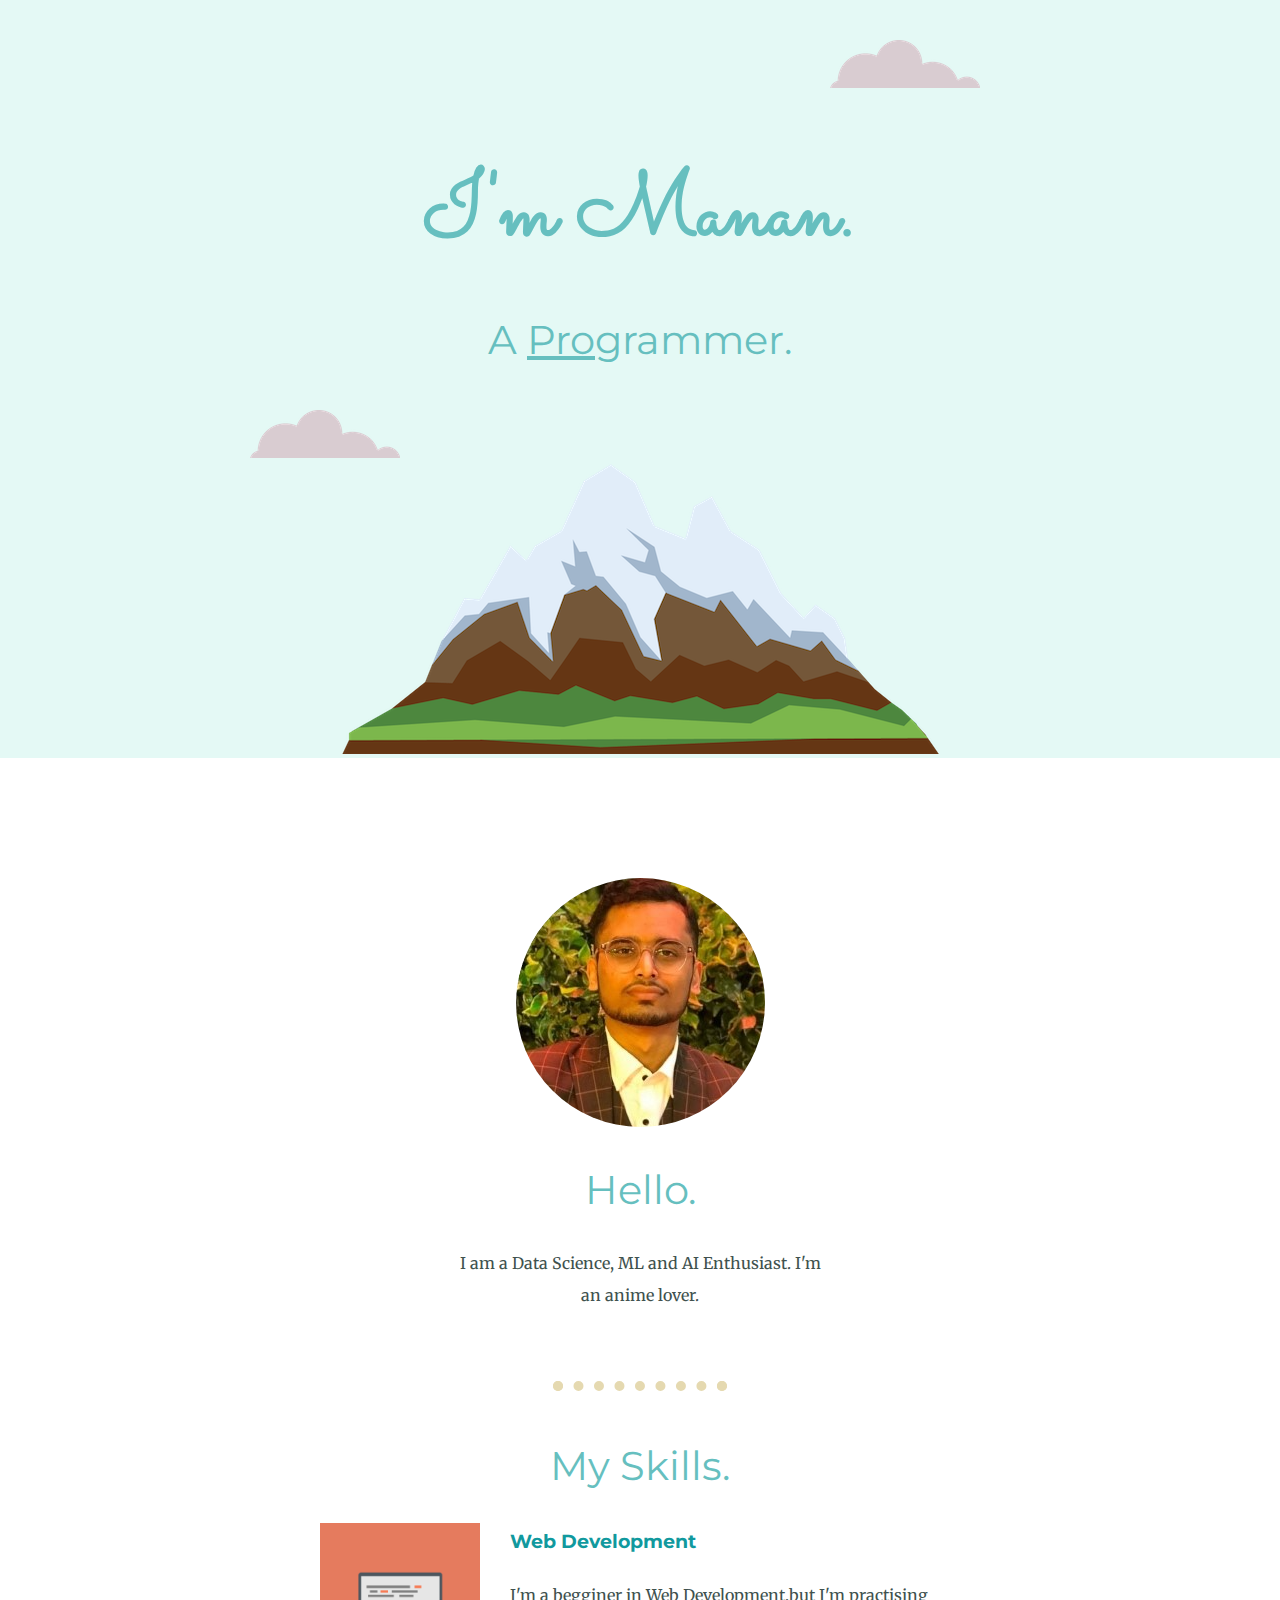
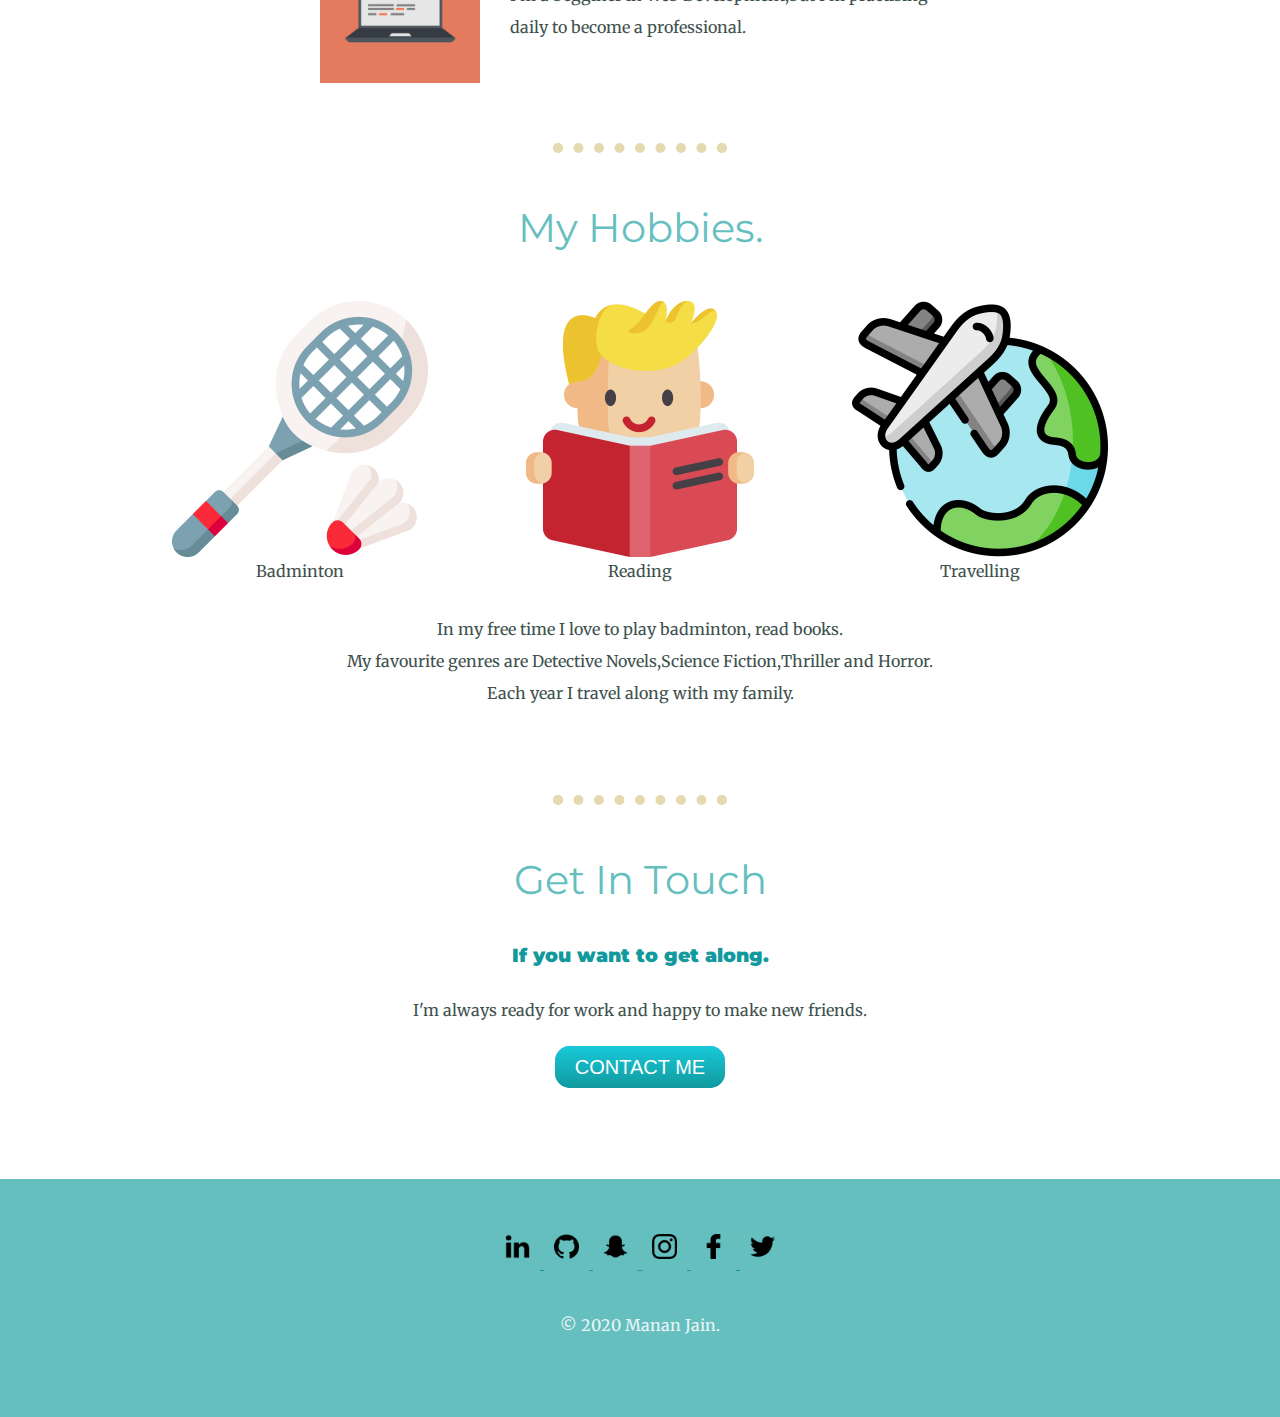
==== index.html @ b851732f "css error" ====
<!DOCTYPE html>
<html>
  <head>
    <meta charset="utf-8">
    <title>Manan Jain</title>
    <link rel="stylesheet" href="CSS/styles.css">
    <link rel="icon" href="images/favicon.ico">
    <link rel="preconnect" href="https://fonts.gstatic.com">
    <link href="https://fonts.googleapis.com/css?family=Merriweather|Montserrat|Sacramento" rel="stylesheet">
  </head>
  <body>

    <div class="top-container">
      <img class="top-cloud" src="images/cloud.png" alt="cloud-img">
      <h1>I'm Manan.</h1>
      <h2>A <span class="pro">Pro</span>grammer.</h2>
      <img class="bottom-cloud" src="images/cloud.png" alt="cloud-img">
      <img src="images/mountain.png" alt="mountain-img">
    </div>


    <div class="middle-container">
      <div class="profile">
        <br>
        <img src="images/Manan2.png" alt="Manan's Profile Picture">
        <h2>Hello.</h2>
        <p class="intro">I am a Data Science, ML and AI Enthusiast. I'm an anime lover.</p>
      </div>
      <br>
      <hr>

      <div class="skills">
        <h2>My Skills.</h2>
        <div class="skill-row">
          <img class="computer-img" src="images/computer.png" alt="computer-img">
          <h3>Web Development</h3>
          <p>I'm a begginer in Web Development,but I'm practising daily to become a professional.</p>
        </div>
      </div>
      <hr>

        <!--<div class="hobbies">
            <div class="hobby1">
              <img class="hobbies-row1" src="images/badminton.png" alt="Badminton-img">
            </div>
            <img class="hobbies-row" src="images/read.png" alt="Reading-img">
            <img class="hobbies-row" src="images/travelling.png" alt="Travel-img">
            <br>
            <h3 class="hobbies-name1">Badminton</h3>
            <h3 class="hobbies-name">Reading</h3>
            <h3 class="hobbies-name">Travelling</h3>
            <p>Lorem ipsum dolor sit amet, mauris sed consectetuer. Etiam et eu, bibendum interdum, lacus quis mauris. Curabitur wisi, quisque vel eu, rutrum nam.</p>
        </div> -->

      <div class="hobbies">
        <h2>My Hobbies.</h2>
        <figure class="hobbies-row1">
          <img class="hobby1" src="images/badminton.png" alt="Badminton-img" style="width:100%">
          <figcaption>Badminton</figcaption>
        </figure>
        <figure class="hobbies-row2">
          <img class="hobby2" src="images/read.png" alt="Reading-img" style="width:100%">
          <figcaption>Reading</figcaption>
        </figure>
        <figure class="hobbies-row3">
          <img class="hobby3" src="images/travelling.png" alt="Travel-img" style="width:100%">
          <figcaption>Travelling</figcaption>
        </figure>
        <p>In my free time I love to play badminton, read books.<br>My favourite genres are Detective Novels,Science Fiction,Thriller and Horror.<br>Each year I travel along with my family.</p>
        <br>
        <hr>
        <div class="contact-me">
          <h2>Get In Touch</h2>
          <h3> <b>If you want to get along.</b></h3>
          <p class="contact-msg">I'm always ready for work and happy to make new friends.</p>
          <br>
          <a class="btn" href="mailto:manan.jain2019@vitstudent.ac.in">CONTACT ME</a>
        </div>

      </div>
   </div>

    <!--<div class="bottom-container">
      <a class="footer-link" href="https://www.linkedin.com/">LinkedIn</a>
      <a class="footer-link" href="https://twitter.com/">Twitter</a>
      <a class="footer-link" href="https://www.appbrewery.co/">Website</a>
      <p>© 2018 Name Surname.</p>
    </div>-->
  <div class="bottom-container">
    <div class="contact-social">
      <a href="https://www.linkedin.com/in/0012manan-jain">
        <img class="social" src="images/linkedin.png" alt="linkedin-logo">
        <!--<i class="fa fa-linkedin"></i> -->
      </a>
      <a href="https://www.github.com/MananOO12">
        <img class="social" src="images/github.png" alt="github-logo">
      </a>
      <a href="https://www.snapchat.com/add/jain.manan007">
        <img class="social" src="images/snapchat.png" alt="snapchat-logo">
      </a>
      <a href="https://www.instagram.com/12manan_jain/">
        <img class="social" src="images/instagram.png" alt="instagram-logo">
      </a>
      <a href="https://www.facebook.com/manan.jain.1694">
        <img class="social" src="images/facebook.png" alt="facebook-logo">
      </a>
      <a href="https://www.twitter.com/12Mananjain">
        <img class="social" src="images/twitter.png" alt="twitter-logo">
      </a>
      <p class="copyright">© 2020 Manan Jain.</p>
    </div>

   </div>
  </body>
</html>
---- CSS/styles.css ----
/* ----------------------TAG CSS----------------------*/

a{
  color: #11999E;
}

body{
  color: #40514E;
  margin: 0;
  text-align: center;
  font-family: 'Merriweather', serif;
}

h1{
  color: #66BFBF;
  font-family: 'Sacramento', cursive;
  font-size: 90px; /* 100% / 1M(1em)==16px*/
  margin: 50px auto 0 auto;
}

h2{
  color: #66BFBF;
  font-family: 'Montserrat', sans-serif;
  font-size: 2.5rem;
  font-weight: normal;
}

h3{
  color: #11999E;
  font-family: 'Montserrat', sans-serif;
  line-height: 2;
}

hr{
  margin: 50px auto 50px auto;
  border: dotted 10px;
  border-bottom: none;
  /*border-style: none;
  border-top-style: dotted;*/
  border-color:#e5d9b0;
/*border-width: 10px;*/
  width: 12%;
}

p{
  line-height: 2;
}
  /*---------------------- CLASS CSS -------------------------*/

.pro{
    text-decoration: underline;
  }

.intro{
  width: 30%;
  margin:auto;
}
.top-container{
  background-color: #E4F9F5;
  position: relative;
  padding-top: 100px;
}

  .middle-container{
    padding: 100px 0 100px 0;
}

.bottom-container{
  background-color: #66BFBF;
  padding: 40px;
}

.skill-row{
  line-height: 2;
  margin: 30px auto 100px auto;
  text-align: left;
  width: 50%;
}

.computer-img{
  float: left;
  margin-right: 30px;
  width: 25%;
}

/* clear: left -- to clear the left description */

.top-cloud{
  position: absolute;
  right: 300px;
  top: 40px;
}

.bottom-cloud{
  position: absolute;
  left:250px;
  bottom:300px;
}

/*.hobbies-row{
  width: 20%;
  height: 20%;
  display: inline-block;
  margin-right: 85px;
  margin-left: 40px;
}

.hobbies-name{
  margin-left: 120px;
  margin-right: 185px;
  display: inline-block;
}

.hobbies-row1{
  width:20%;
}
.hobbies-name1{
  text-align: justify;
}
.hobby1{
  width:20%;
}
*/

.hobbies-row1{
  width:20%;
  display: inline-block;
}

.hobbies-row2{
  width:20%;
  display: inline-block;
}

.hobbies-row3{
  width:20%;
  display: inline-block;
}

.btn {
  background: #18c9d9;
  background-image: -webkit-linear-gradient(top, #18c9d9, #11999e);
  background-image: -moz-linear-gradient(top, #18c9d9, #11999e);
  background-image: -ms-linear-gradient(top, #18c9d9, #11999e);
  background-image: -o-linear-gradient(top, #18c9d9, #11999e);
  background-image: linear-gradient(to bottom, #18c9d9, #11999e);
  -webkit-border-radius: 15;
  -moz-border-radius: 15;
  border-radius: 15px;
  font-family: Arial;
  color: #ffffff;
  font-size: 20px;
  padding: 10px 20px 10px 20px;
  text-decoration: none;
}

.btn:hover {
  background: #30e3cb;
  background-image: -webkit-linear-gradient(top, #30e3cb, #2bc4ad);
  background-image: -moz-linear-gradient(top, #30e3cb, #2bc4ad);
  background-image: -ms-linear-gradient(top, #30e3cb, #2bc4ad);
  background-image: -o-linear-gradient(top, #30e3cb, #2bc4ad);
  background-image: linear-gradient(to bottom, #30e3cb, #2bc4ad);
  text-decoration: none;
}
/*
.btn {
  background: #11999E;
  background-image: -webkit-linear-gradient(top, #14bacc, #2980b9);
  background-image: -moz-linear-gradient(top, #14bacc, #2980b9);
  background-image: -ms-linear-gradient(top, #14bacc, #2980b9);
  background-image: -o-linear-gradient(top, #14bacc, #2980b9);
  background-image: linear-gradient(to bottom, #14bacc, #2980b9);
  -webkit-border-radius: 28;
  -moz-border-radius: 28;
  border-radius: 28px;
  font-family: 'Montserrat', sans-serif;
  color: #ffffff;
  font-size: 20px;
  padding: 10px 20px 10px 20px;
  text-decoration: none;
}

.btn:hover {
  background: #3cdffc;
  background-image: -webkit-linear-gradient(top, #3cdffc, #287cb5);
  background-image: -moz-linear-gradient(top, #3cdffc, #287cb5);
  background-image: -ms-linear-gradient(top, #3cdffc, #287cb5);
  background-image: -o-linear-gradient(top, #3cdffc, #287cb5);
  background-image: linear-gradient(to bottom, #3cdffc, #287cb5);
  text-decoration: none;
}
*/

.social{
  width: 25px;
  padding: 15px 10px 10px 10px;
  /*box-shadow: 10px 10px 10px  #ccc;*/
}
.social:hover{
  box-shadow: 0 0.5em 0.5em -0.4em var(--hover);
  transform: translateY(-0.25em);
}

.contact-social{
  justify-content: center;
  align-items: center;
}

.contact-msg{
  width: 40%;
  margin: 10px auto;
}

.copyright{
 color: #EAF6F6;
 padding: 20px 0px;
}
/*
.contact i {
  padding: 10px;
  text-shadow: 0px 6px 8px rgba(0, 0, 0, 0.6);
  transition: all ease-in-out 250ms;
}

.contact i:hover {
  margin-top: -3px;
  text-shadow: 0px 14px 10px rgba(0, 0, 0, 0.4);
}*/
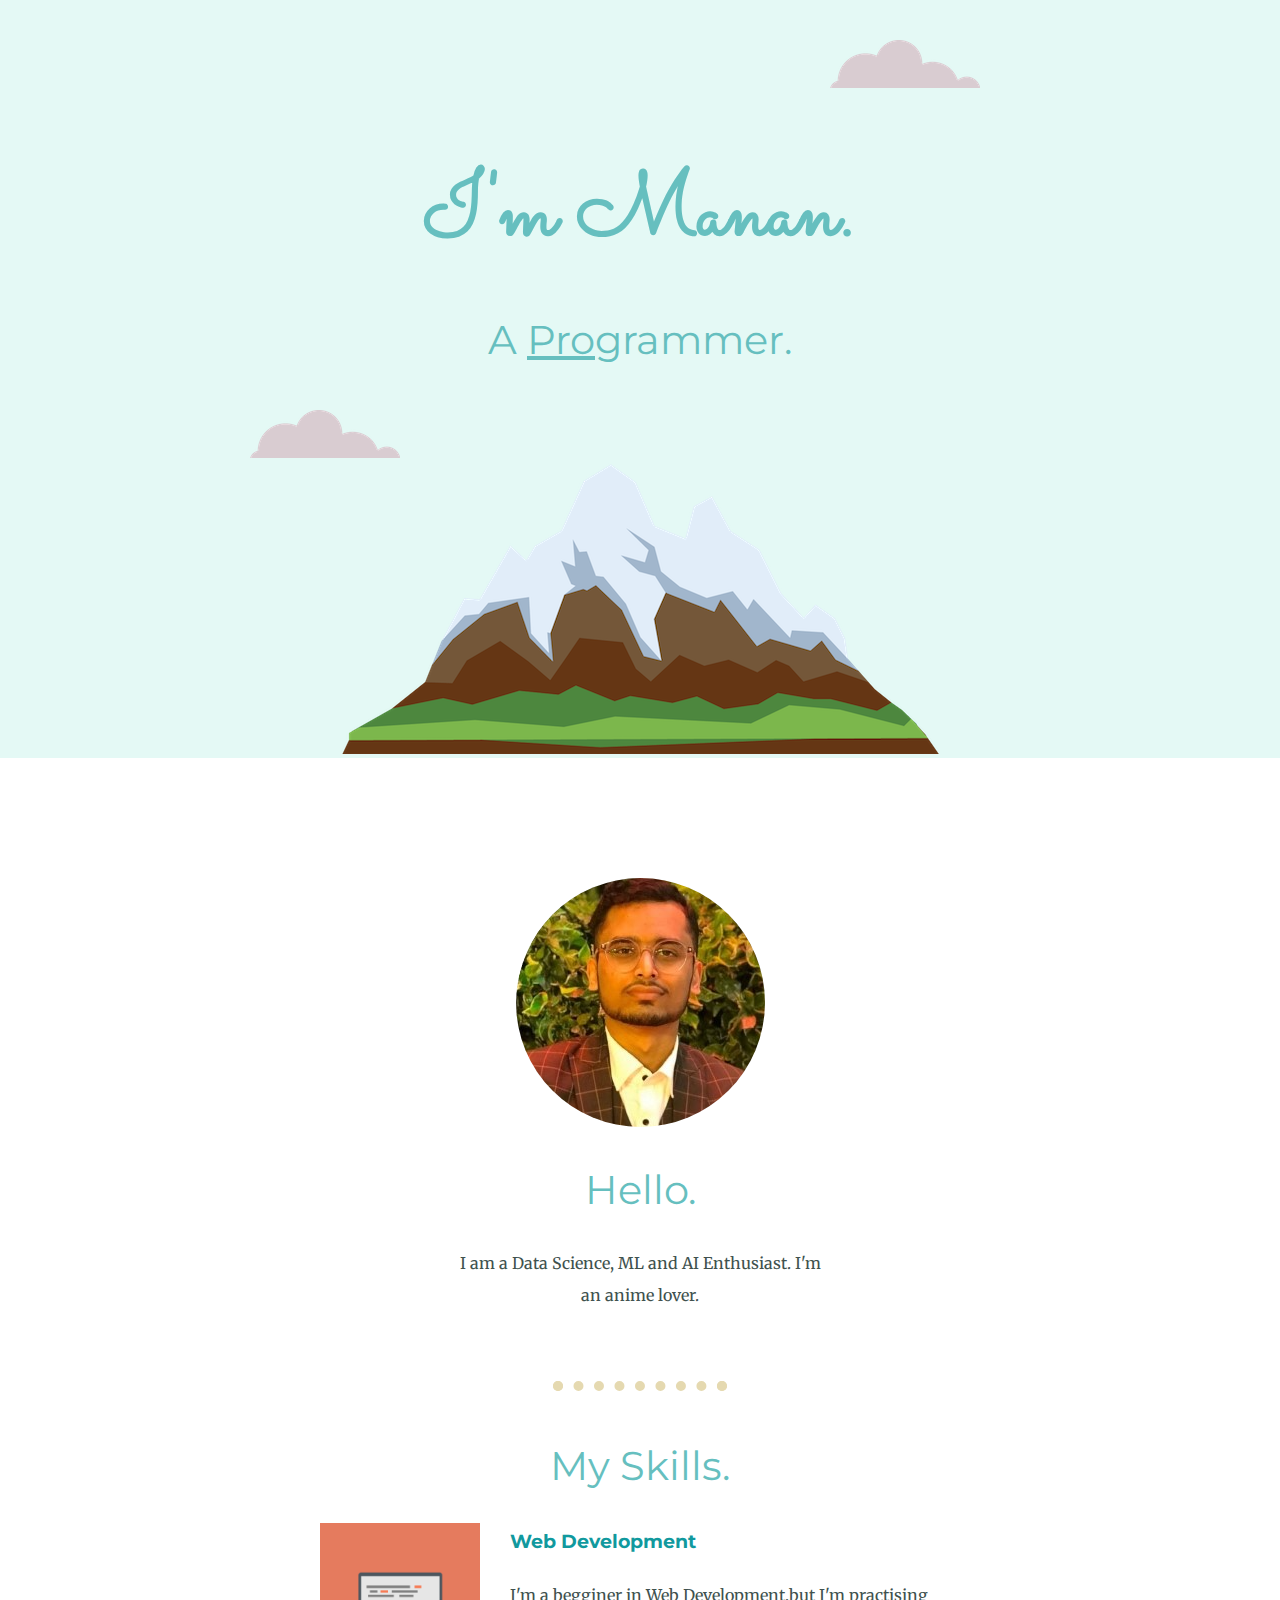
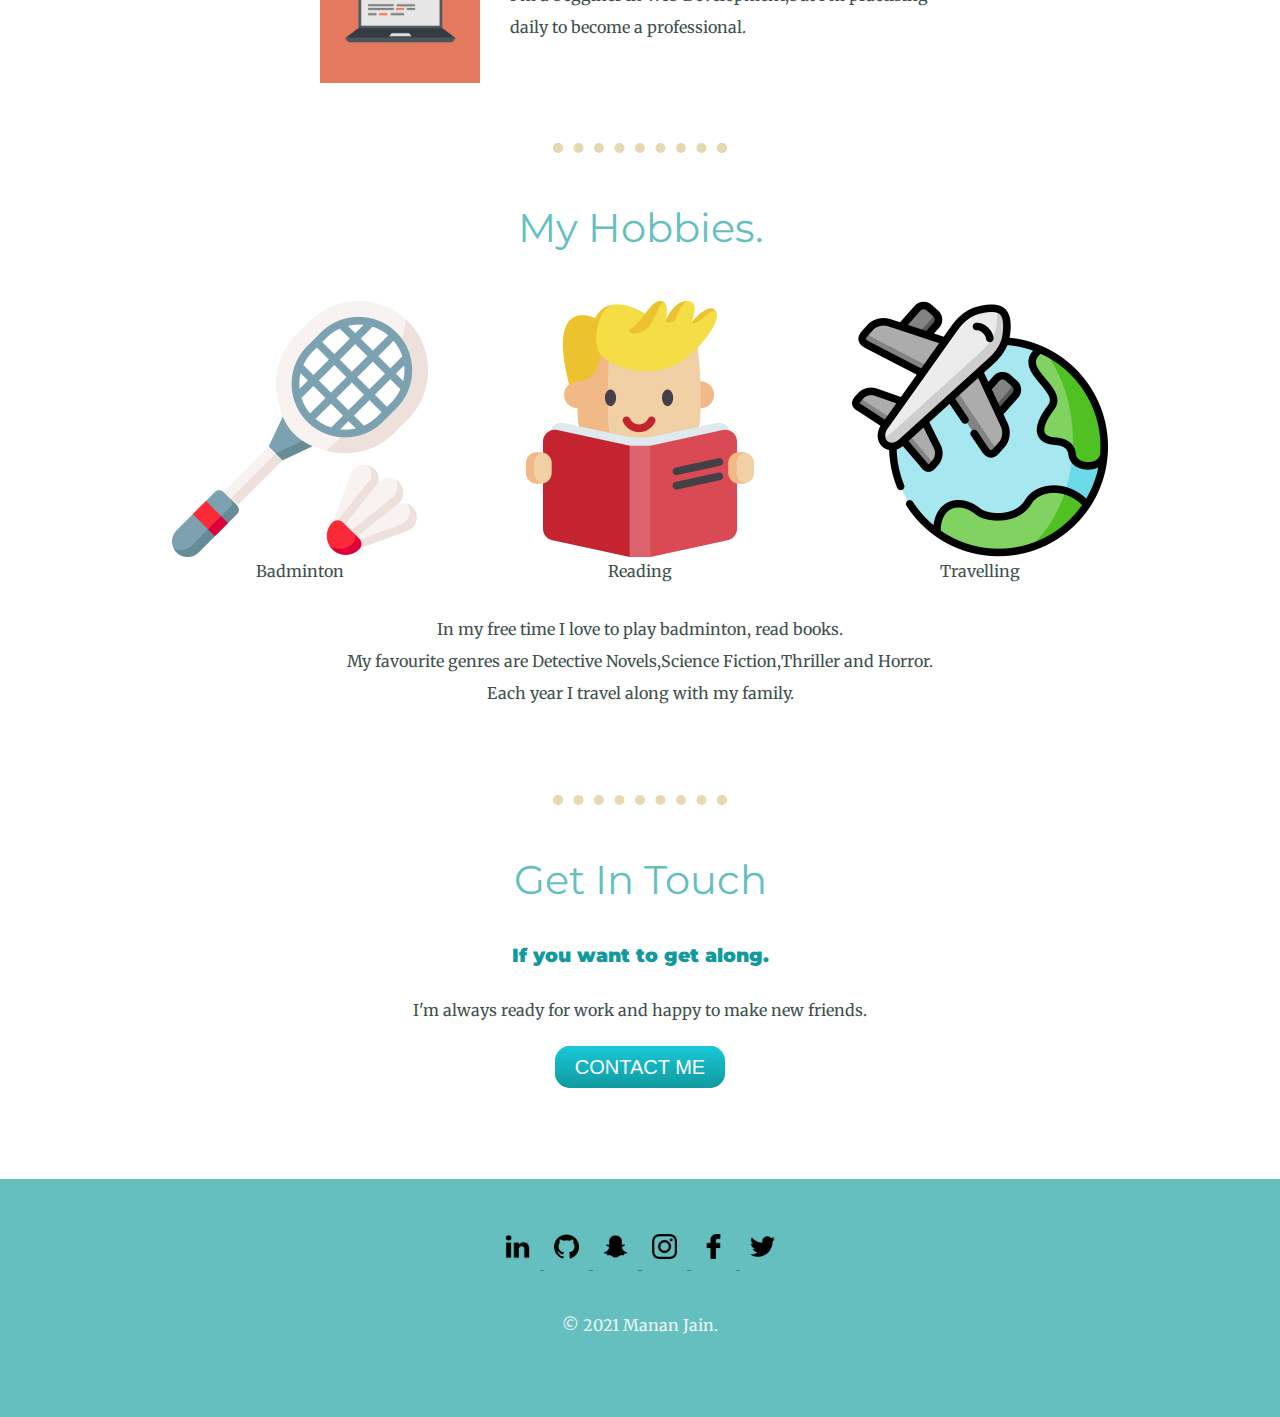
==== commit 07dc33eb: "css error" ====
--- a/index.html
+++ b/index.html
@@ -107,7 +107,7 @@
       <a href="https://www.twitter.com/12Mananjain">
         <img class="social" src="images/twitter.png" alt="twitter-logo">
       </a>
-      <p class="copyright">© 2020 Manan Jain.</p>
+      <p class="copyright">© 2021 Manan Jain.</p>
     </div>
 
    </div>
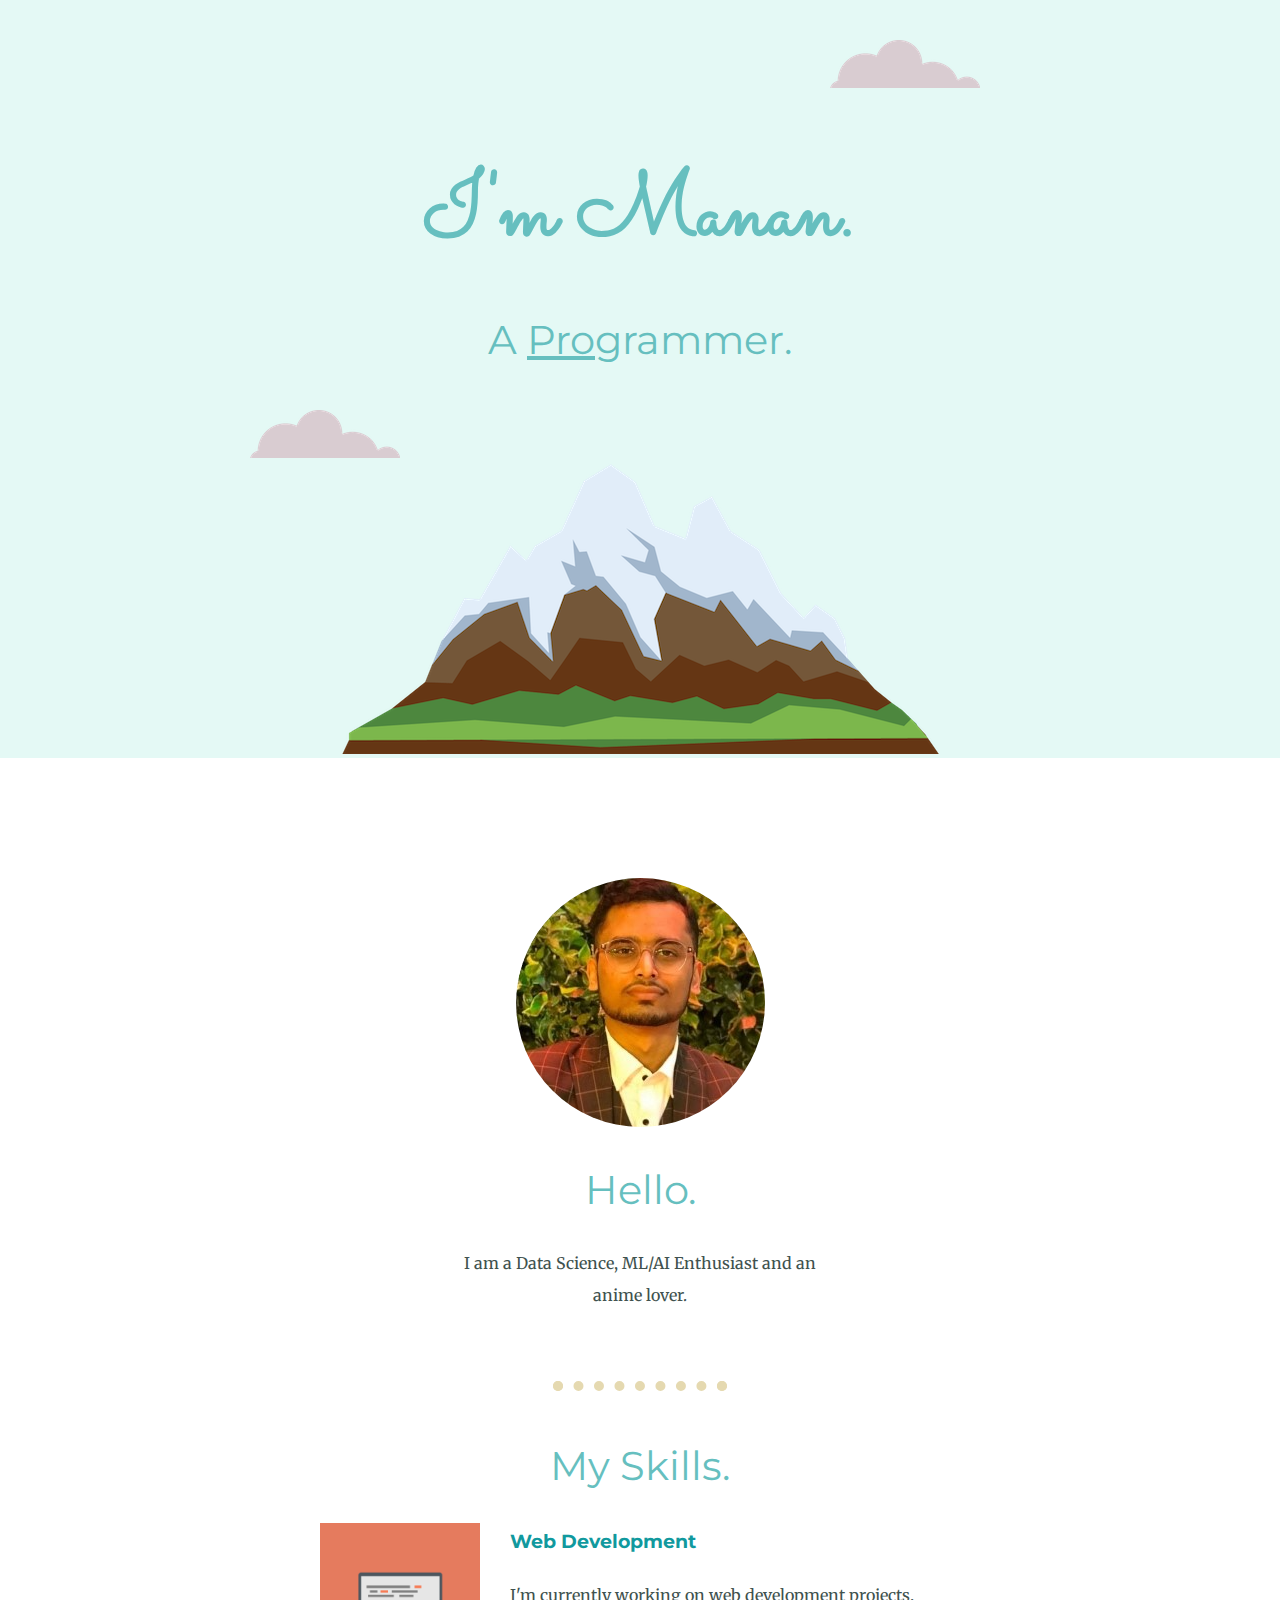
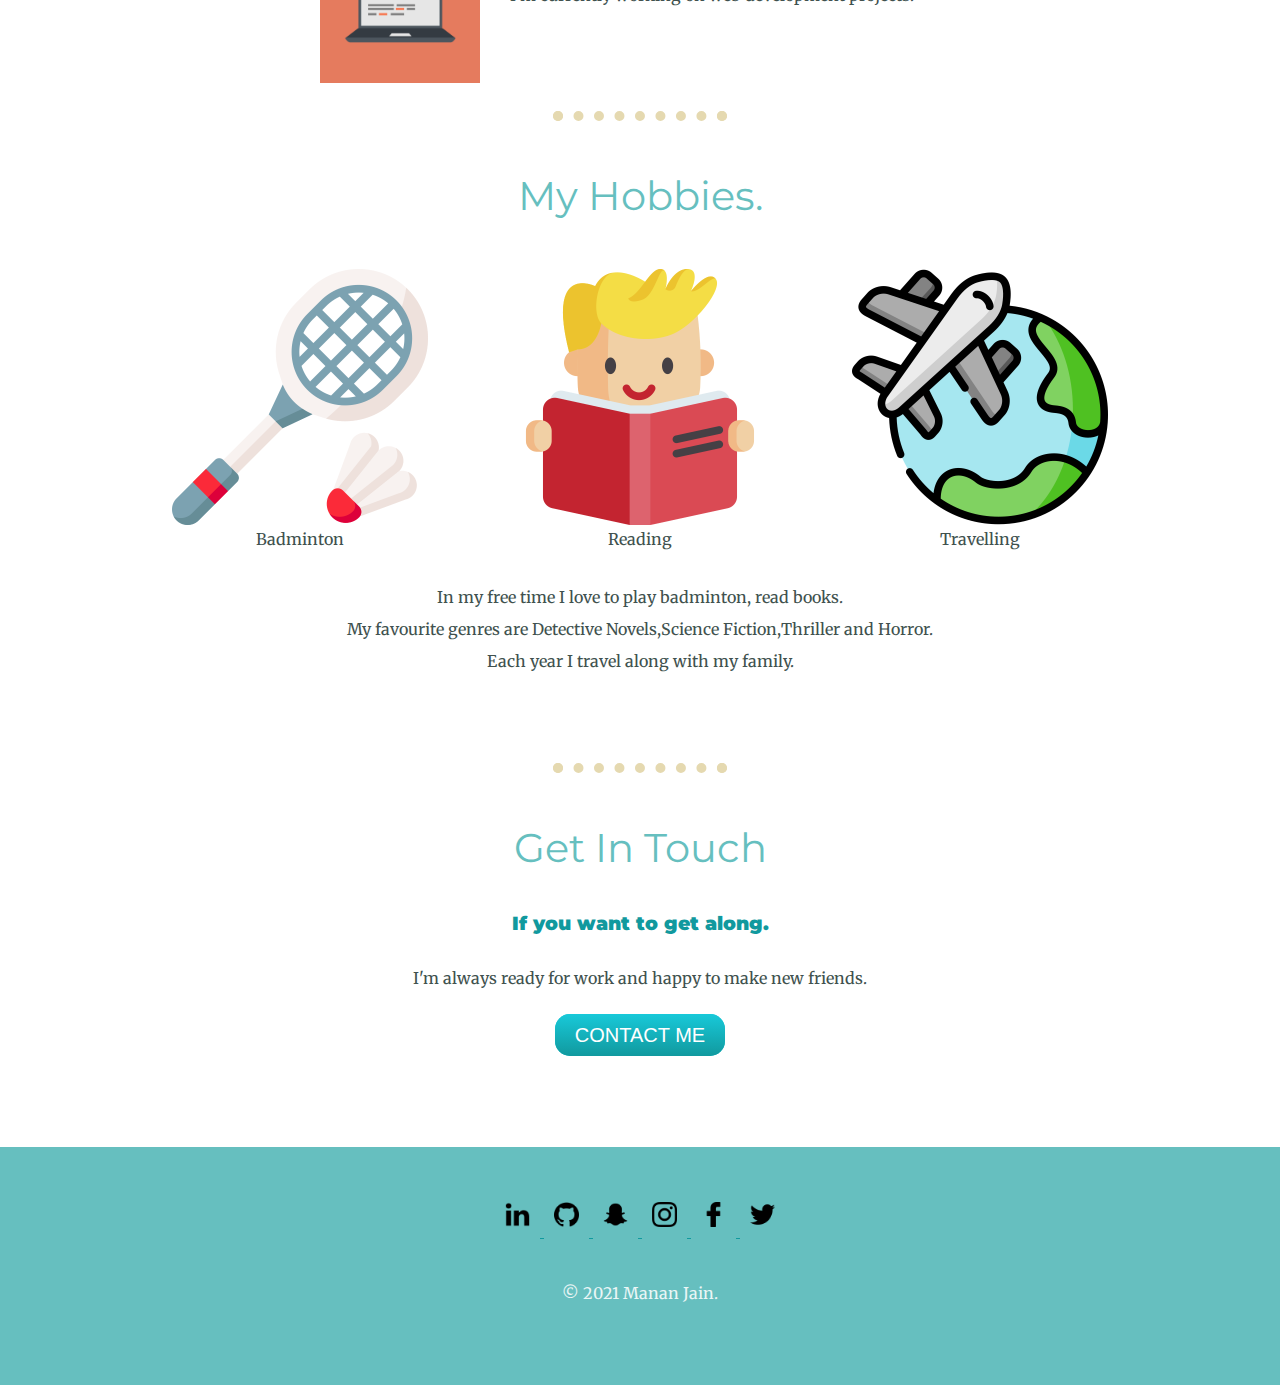
==== commit fbbca364: "skill update" ====
--- a/index.html
+++ b/index.html
@@ -24,7 +24,7 @@
         <br>
         <img src="images/Manan2.png" alt="Manan's Profile Picture">
         <h2>Hello.</h2>
-        <p class="intro">I am a Data Science, ML and AI Enthusiast. I'm an anime lover.</p>
+        <p class="intro">I am a Data Science, ML/AI Enthusiast and an anime lover.</p>
       </div>
       <br>
       <hr>
@@ -34,7 +34,7 @@
         <div class="skill-row">
           <img class="computer-img" src="images/computer.png" alt="computer-img">
           <h3>Web Development</h3>
-          <p>I'm a begginer in Web Development,but I'm practising daily to become a professional.</p>
+          <p>I'm currently working on web development projects.</p>
         </div>
       </div>
       <hr>
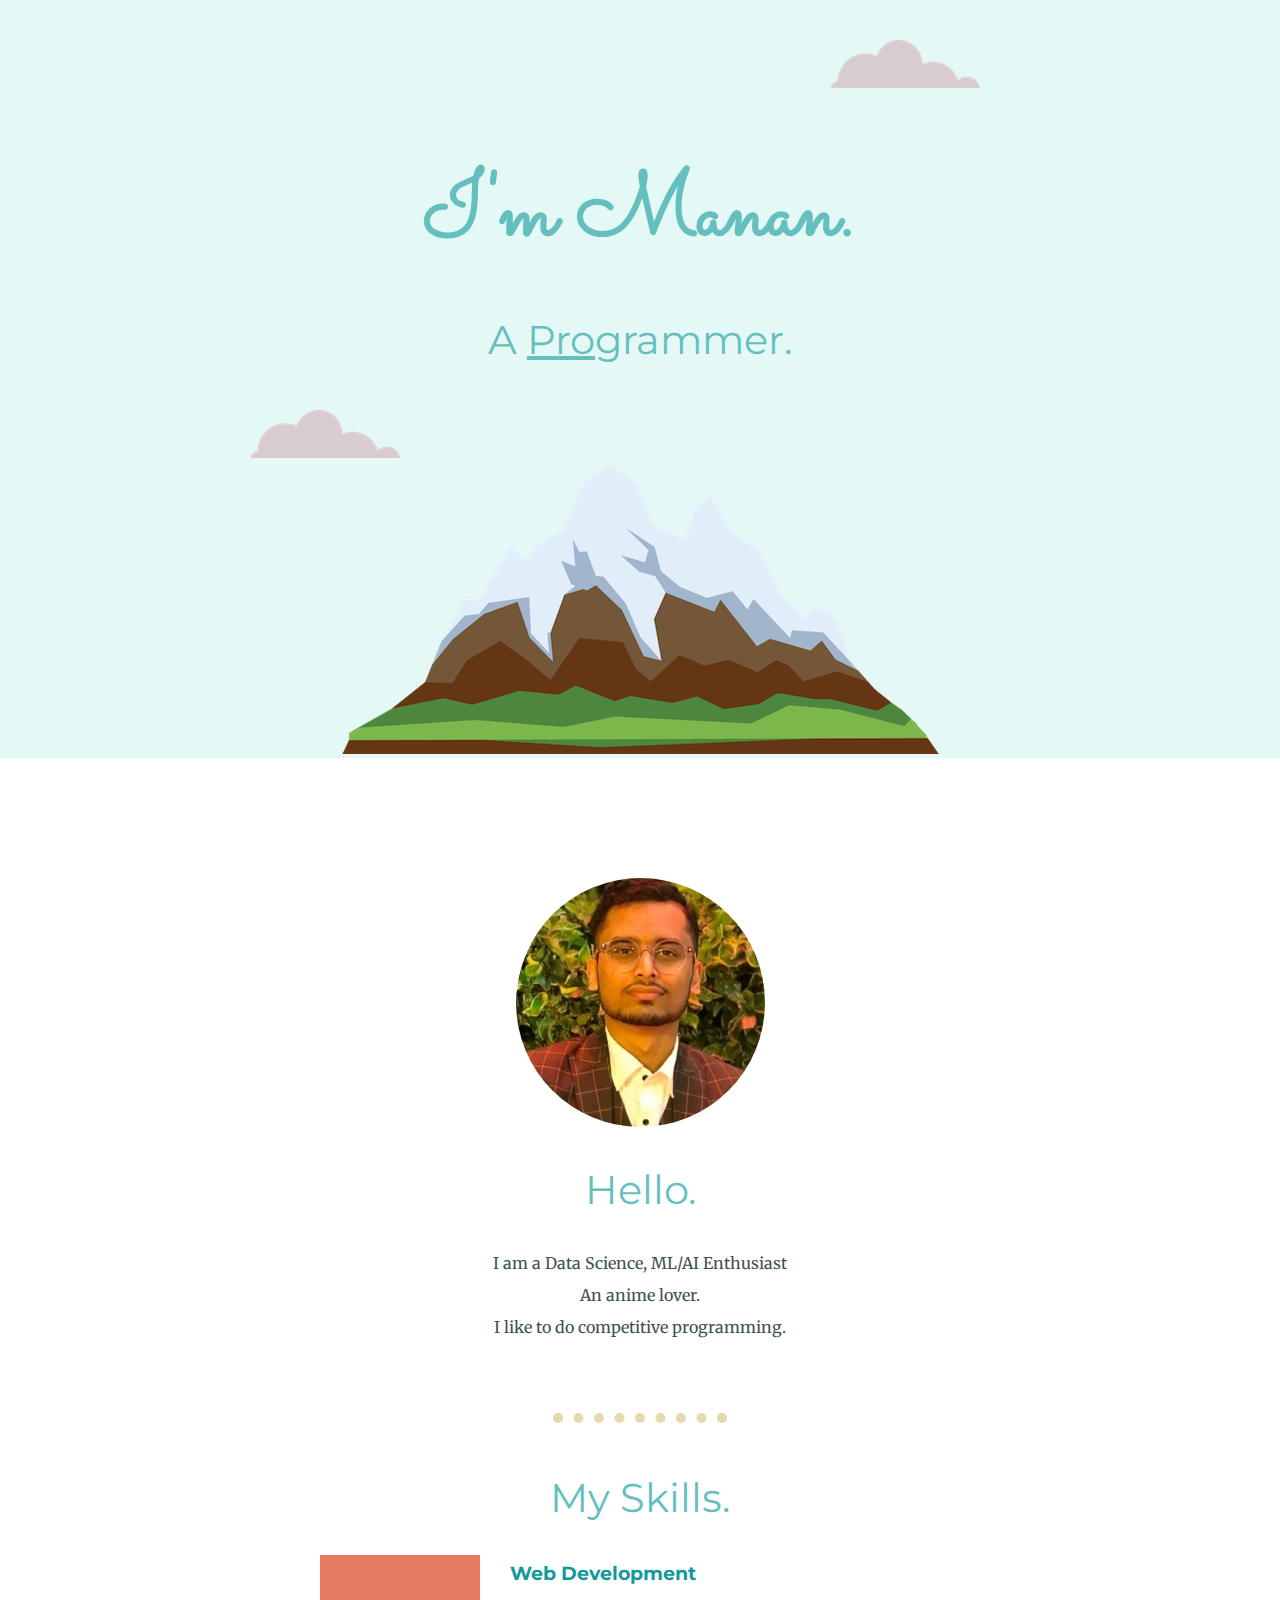
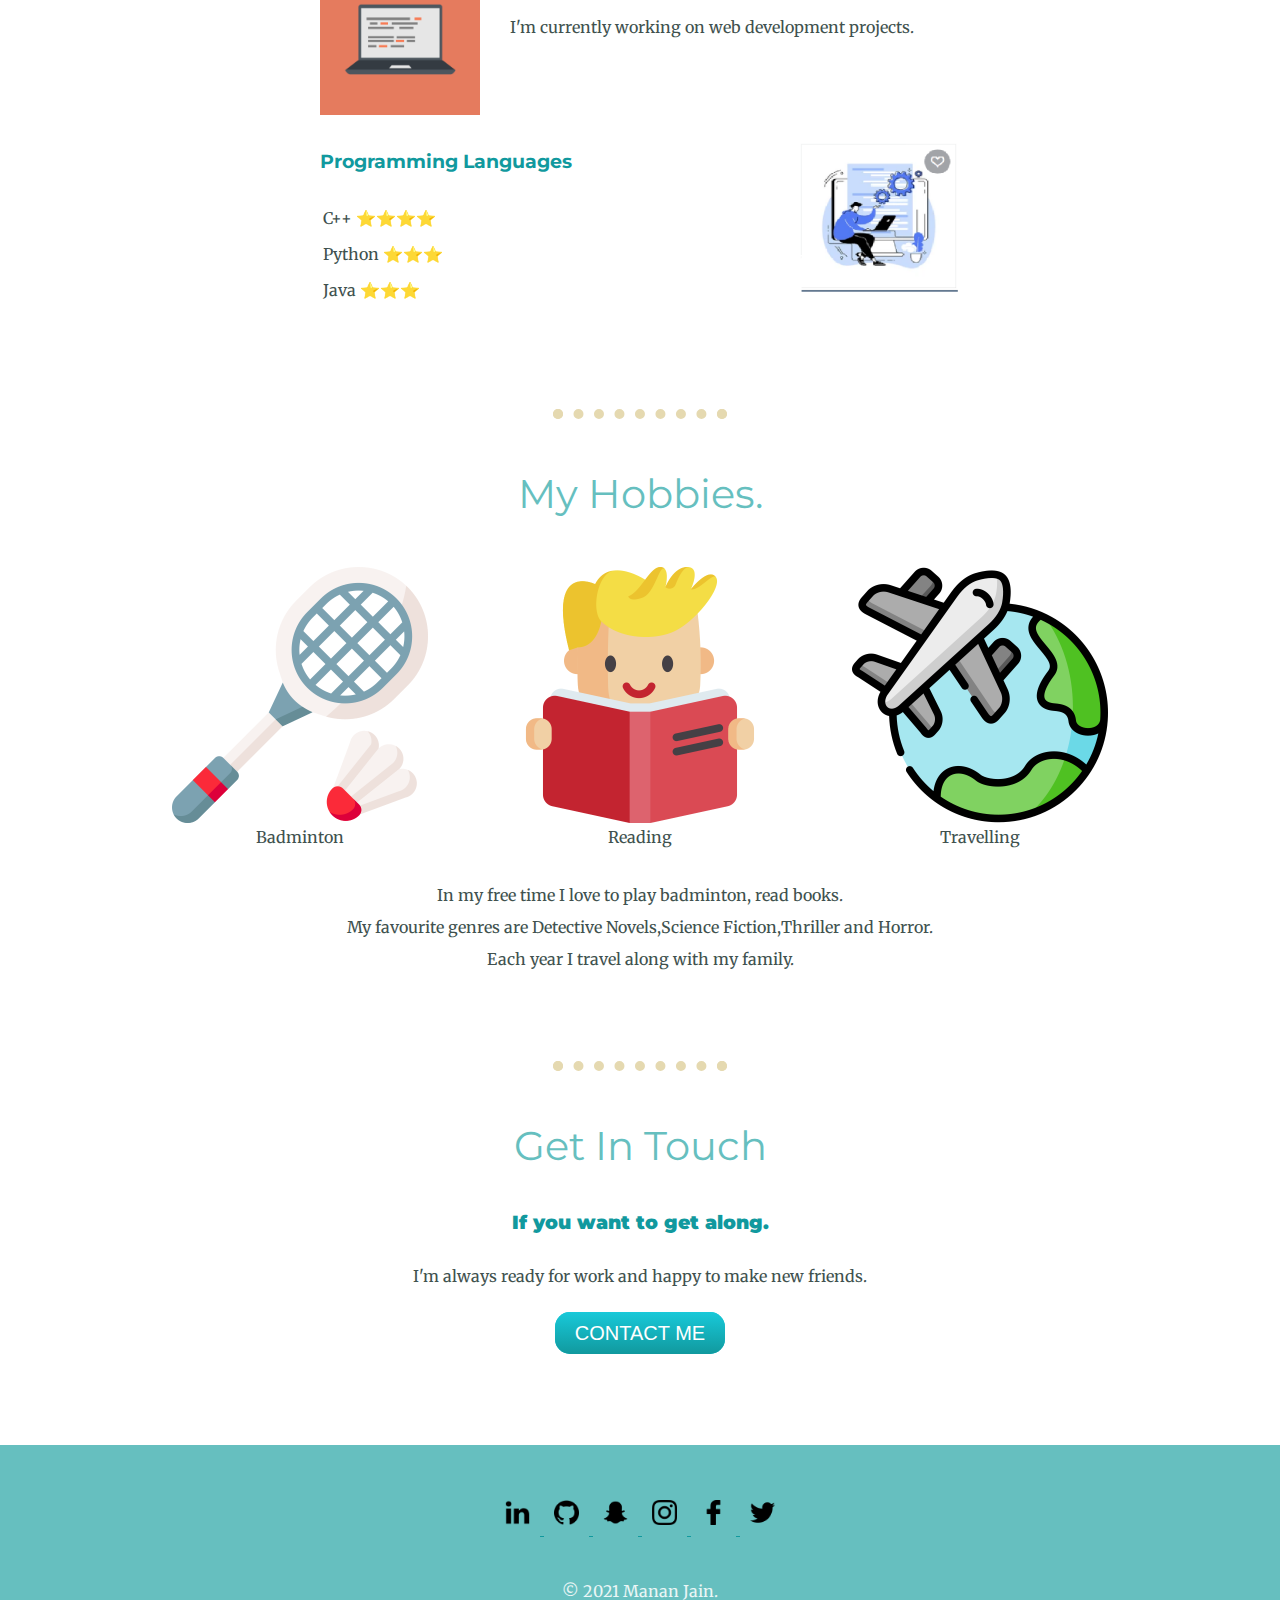
==== commit fda9d481: "added languages skill set" ====
--- a/index.html
+++ b/index.html
@@ -24,7 +24,8 @@
         <br>
         <img src="images/Manan2.png" alt="Manan's Profile Picture">
         <h2>Hello.</h2>
-        <p class="intro">I am a Data Science, ML/AI Enthusiast and an anime lover.</p>
+        <p class="intro">I am a Data Science, ML/AI Enthusiast <br> An anime lover.</p>
+        <p class="intro">I like to do competitive programming.</p>
       </div>
       <br>
       <hr>
@@ -35,6 +36,27 @@
           <img class="computer-img" src="images/computer.png" alt="computer-img">
           <h3>Web Development</h3>
           <p>I'm currently working on web development projects.</p>
+        </div>
+      </div>
+
+
+      <div class="skills">
+        <div class="skill-row">
+          <img class="languages-img" src="images/languages.png" alt="languages-img">
+          <h3>Programming Languages</h3>
+          <table>
+            <tbody>
+              <tr>
+                <td>C++ ⭐⭐⭐⭐</td>
+              </tr>
+              <tr>
+                <td>Python ⭐⭐⭐</td>
+              </tr>
+              <tr>
+                <td>Java ⭐⭐⭐</td>
+              </tr>
+            </tbody>
+          </table>
         </div>
       </div>
       <hr>
--- a/CSS/styles.css
+++ b/CSS/styles.css
@@ -83,6 +83,11 @@
   width: 25%;
 }
 
+.languages-img{
+  float: right;
+  margin-left: 30px;
+  width: 25%;
+}
 /* clear: left -- to clear the left description */
 
 .top-cloud{
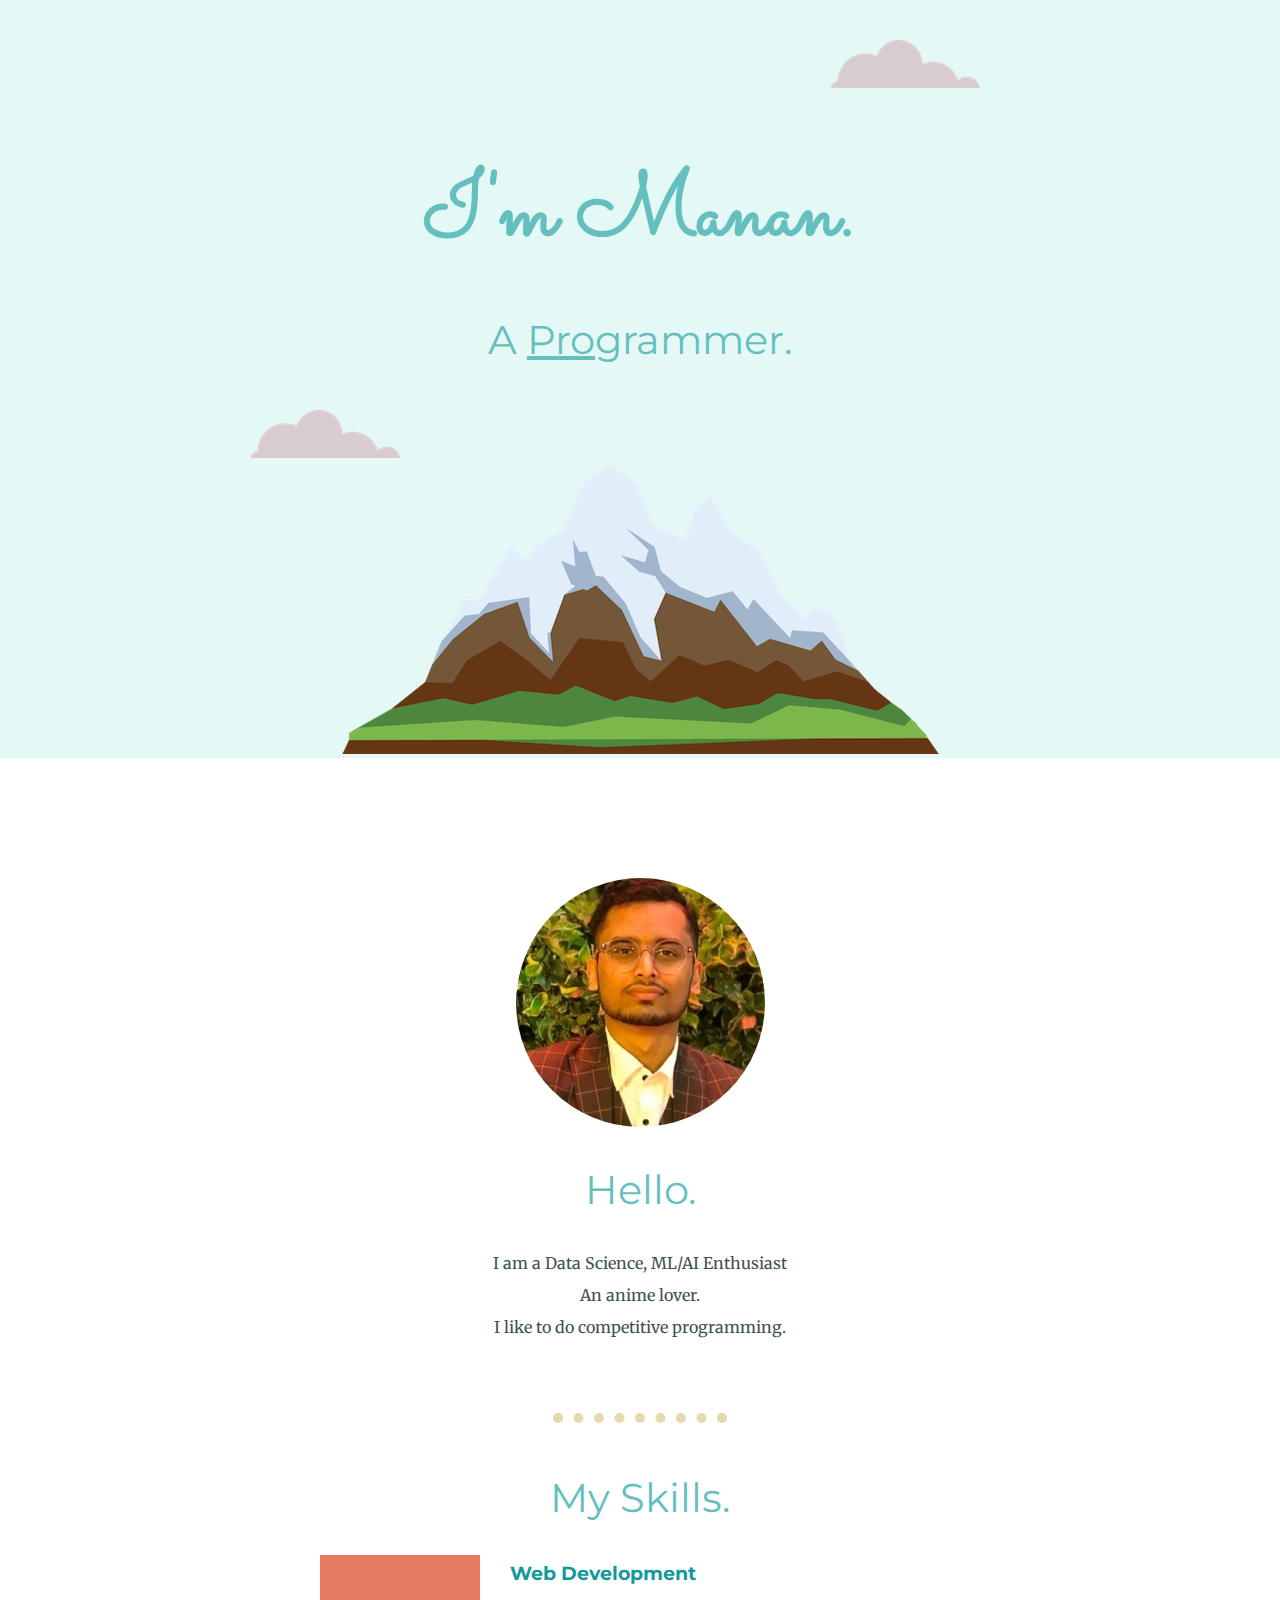
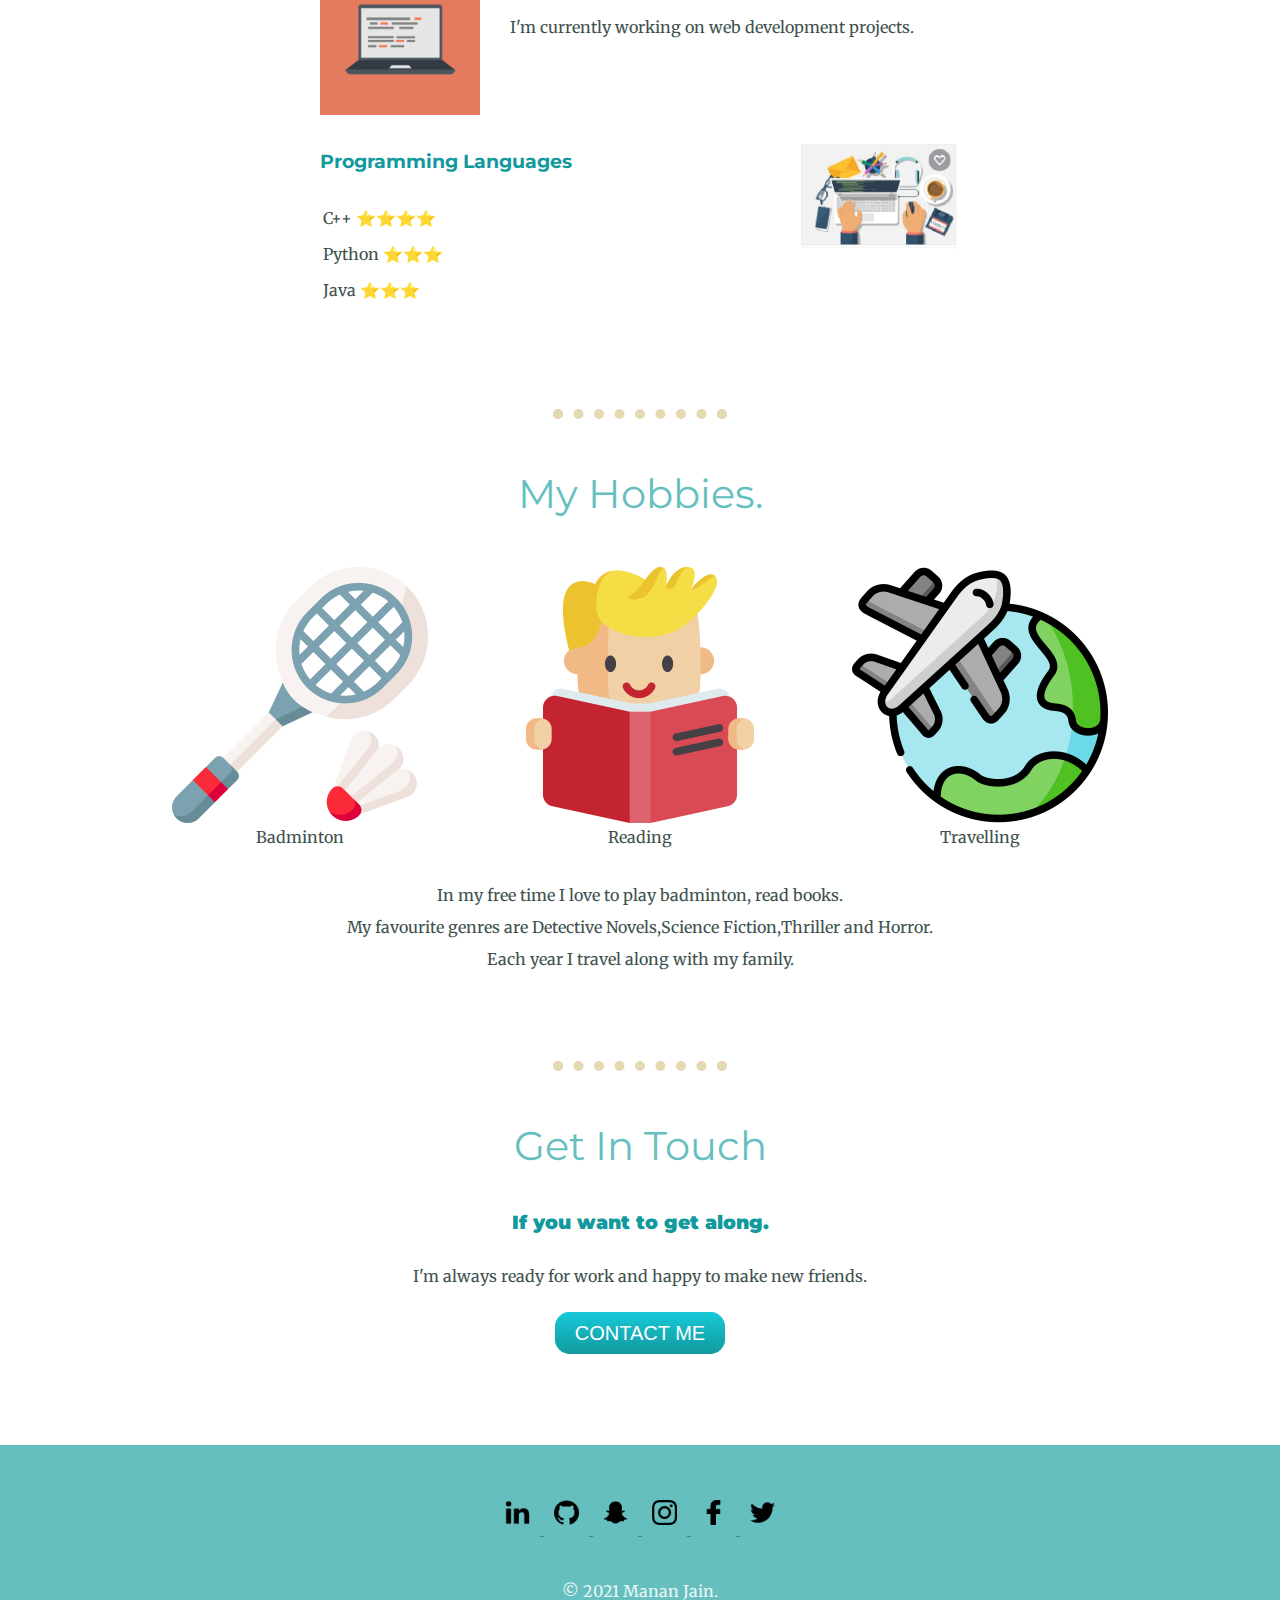
==== commit b30e1cfe: "images added" ====
--- a/index.html
+++ b/index.html
@@ -37,12 +37,9 @@
           <h3>Web Development</h3>
           <p>I'm currently working on web development projects.</p>
         </div>
-      </div>
 
-
-      <div class="skills">
         <div class="skill-row">
-          <img class="languages-img" src="images/languages.png" alt="languages-img">
+          <img class="languages-img" src="images/planguages.png" alt="languages-img">
           <h3>Programming Languages</h3>
           <table>
             <tbody>
--- a/CSS/styles.css
+++ b/CSS/styles.css
@@ -88,6 +88,7 @@
   margin-left: 30px;
   width: 25%;
 }
+
 /* clear: left -- to clear the left description */
 
 .top-cloud{
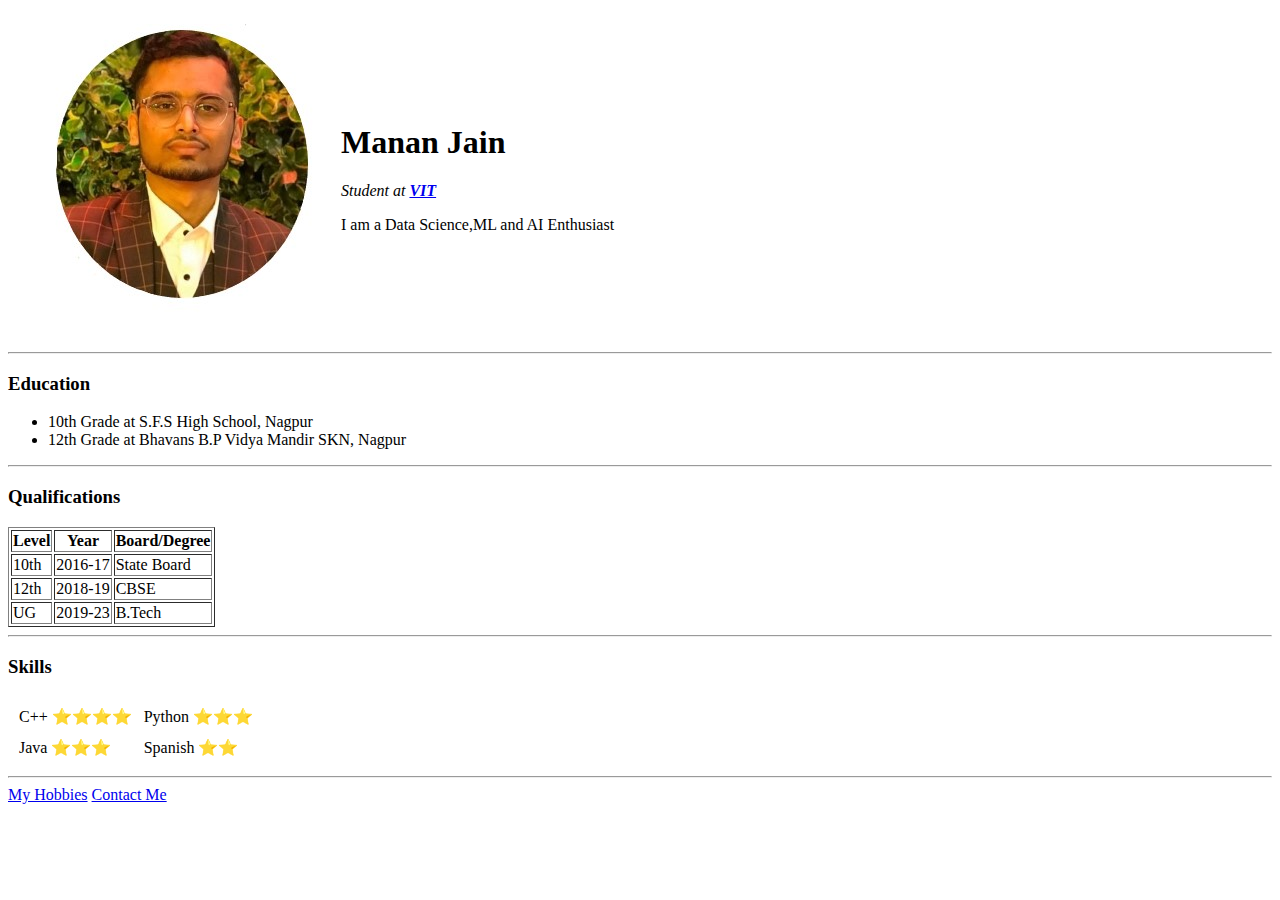
==== commit d1ece223: "sampleCV" ====
--- a/index.html
+++ b/index.html
@@ -1,134 +1,75 @@
 <!DOCTYPE html>
 <html>
-  <head>
-    <meta charset="utf-8">
-    <title>Manan Jain</title>
-    <link rel="stylesheet" href="CSS/styles.css">
-    <link rel="icon" href="images/favicon.ico">
-    <link rel="preconnect" href="https://fonts.gstatic.com">
-    <link href="https://fonts.googleapis.com/css?family=Merriweather|Montserrat|Sacramento" rel="stylesheet">
-  </head>
-  <body>
 
-    <div class="top-container">
-      <img class="top-cloud" src="images/cloud.png" alt="cloud-img">
-      <h1>I'm Manan.</h1>
-      <h2>A <span class="pro">Pro</span>grammer.</h2>
-      <img class="bottom-cloud" src="images/cloud.png" alt="cloud-img">
-      <img src="images/mountain.png" alt="mountain-img">
-    </div>
+<head>
+  <meta charset="utf-8">
+  <title>Manan's Personal Site</title>
+</head>
 
+<body>
+  <table cellspacing="15">
+    <tr>
+      <td><img src="Manan1.jpg" alt="Manan's Profile Picture"></td>
+      <td><h1>Manan Jain</h1>
+      <p>
+        <em>Student at
+          <strong> <a href="www.vit.ac.in">VIT</a></strong>
+        </em>
+      </p>
+      <p> I am a Data Science,ML and AI Enthusiast</p></td>
+    </tr>
+  </table>
+  <hr>
+  <h3> Education </h3>
+  <ul>
+    <li>10th Grade at S.F.S High School, Nagpur</li>
+    <li>12th Grade at Bhavans B.P Vidya Mandir SKN, Nagpur</li>
+  </ul>
+  <hr>
+  <h3>Qualifications</h3>
+  <table border="1">
+    <thead>
+      <tr>
+        <th>Level</th>
+        <th>Year</th>
+        <th>Board/Degree</th>
+      </tr>
+    </thead>
+    <tbody>
+      <tr>
+        <td>10th</td>
+        <td>2016-17</td>
+        <td>State Board</td>
+      </tr>
+      <tr>
+        <td>12th</td>
+        <td>2018-19</td>
+        <td>CBSE</td>
+      </tr>
+      <tr>
+        <td>UG</td>
+        <td>2019-23</td>
+        <td>B.Tech</td>
+      </tr>
+    </tbody>
+  </table>
+  <hr>
+  <h3>Skills</h3>
+  <table cellspacing=10>
+    <tbody>
+      <tr>
+        <td>C++ ⭐⭐⭐⭐</td>
+        <td>Python ⭐⭐⭐</td>
+      </tr>
+      <tr>
+        <td>Java ⭐⭐⭐</td>
+        <td>Spanish ⭐⭐</td>
+      </tr>
+    </tbody>
+  </table>
+  <hr>
+  <a href="hobbies.html"> My Hobbies</a>
+  <a href="contact.html"> Contact Me </a>
+</body>
 
-    <div class="middle-container">
-      <div class="profile">
-        <br>
-        <img src="images/Manan2.png" alt="Manan's Profile Picture">
-        <h2>Hello.</h2>
-        <p class="intro">I am a Data Science, ML/AI Enthusiast <br> An anime lover.</p>
-        <p class="intro">I like to do competitive programming.</p>
-      </div>
-      <br>
-      <hr>
-
-      <div class="skills">
-        <h2>My Skills.</h2>
-        <div class="skill-row">
-          <img class="computer-img" src="images/computer.png" alt="computer-img">
-          <h3>Web Development</h3>
-          <p>I'm currently working on web development projects.</p>
-        </div>
-
-        <div class="skill-row">
-          <img class="languages-img" src="images/planguages.png" alt="languages-img">
-          <h3>Programming Languages</h3>
-          <table>
-            <tbody>
-              <tr>
-                <td>C++ ⭐⭐⭐⭐</td>
-              </tr>
-              <tr>
-                <td>Python ⭐⭐⭐</td>
-              </tr>
-              <tr>
-                <td>Java ⭐⭐⭐</td>
-              </tr>
-            </tbody>
-          </table>
-        </div>
-      </div>
-      <hr>
-
-        <!--<div class="hobbies">
-            <div class="hobby1">
-              <img class="hobbies-row1" src="images/badminton.png" alt="Badminton-img">
-            </div>
-            <img class="hobbies-row" src="images/read.png" alt="Reading-img">
-            <img class="hobbies-row" src="images/travelling.png" alt="Travel-img">
-            <br>
-            <h3 class="hobbies-name1">Badminton</h3>
-            <h3 class="hobbies-name">Reading</h3>
-            <h3 class="hobbies-name">Travelling</h3>
-            <p>Lorem ipsum dolor sit amet, mauris sed consectetuer. Etiam et eu, bibendum interdum, lacus quis mauris. Curabitur wisi, quisque vel eu, rutrum nam.</p>
-        </div> -->
-
-      <div class="hobbies">
-        <h2>My Hobbies.</h2>
-        <figure class="hobbies-row1">
-          <img class="hobby1" src="images/badminton.png" alt="Badminton-img" style="width:100%">
-          <figcaption>Badminton</figcaption>
-        </figure>
-        <figure class="hobbies-row2">
-          <img class="hobby2" src="images/read.png" alt="Reading-img" style="width:100%">
-          <figcaption>Reading</figcaption>
-        </figure>
-        <figure class="hobbies-row3">
-          <img class="hobby3" src="images/travelling.png" alt="Travel-img" style="width:100%">
-          <figcaption>Travelling</figcaption>
-        </figure>
-        <p>In my free time I love to play badminton, read books.<br>My favourite genres are Detective Novels,Science Fiction,Thriller and Horror.<br>Each year I travel along with my family.</p>
-        <br>
-        <hr>
-        <div class="contact-me">
-          <h2>Get In Touch</h2>
-          <h3> <b>If you want to get along.</b></h3>
-          <p class="contact-msg">I'm always ready for work and happy to make new friends.</p>
-          <br>
-          <a class="btn" href="mailto:manan.jain2019@vitstudent.ac.in">CONTACT ME</a>
-        </div>
-
-      </div>
-   </div>
-
-    <!--<div class="bottom-container">
-      <a class="footer-link" href="https://www.linkedin.com/">LinkedIn</a>
-      <a class="footer-link" href="https://twitter.com/">Twitter</a>
-      <a class="footer-link" href="https://www.appbrewery.co/">Website</a>
-      <p>© 2018 Name Surname.</p>
-    </div>-->
-  <div class="bottom-container">
-    <div class="contact-social">
-      <a href="https://www.linkedin.com/in/0012manan-jain">
-        <img class="social" src="images/linkedin.png" alt="linkedin-logo">
-        <!--<i class="fa fa-linkedin"></i> -->
-      </a>
-      <a href="https://www.github.com/MananOO12">
-        <img class="social" src="images/github.png" alt="github-logo">
-      </a>
-      <a href="https://www.snapchat.com/add/jain.manan007">
-        <img class="social" src="images/snapchat.png" alt="snapchat-logo">
-      </a>
-      <a href="https://www.instagram.com/12manan_jain/">
-        <img class="social" src="images/instagram.png" alt="instagram-logo">
-      </a>
-      <a href="https://www.facebook.com/manan.jain.1694">
-        <img class="social" src="images/facebook.png" alt="facebook-logo">
-      </a>
-      <a href="https://www.twitter.com/12Mananjain">
-        <img class="social" src="images/twitter.png" alt="twitter-logo">
-      </a>
-      <p class="copyright">© 2021 Manan Jain.</p>
-    </div>
-
-   </div>
-  </body>
 </html>
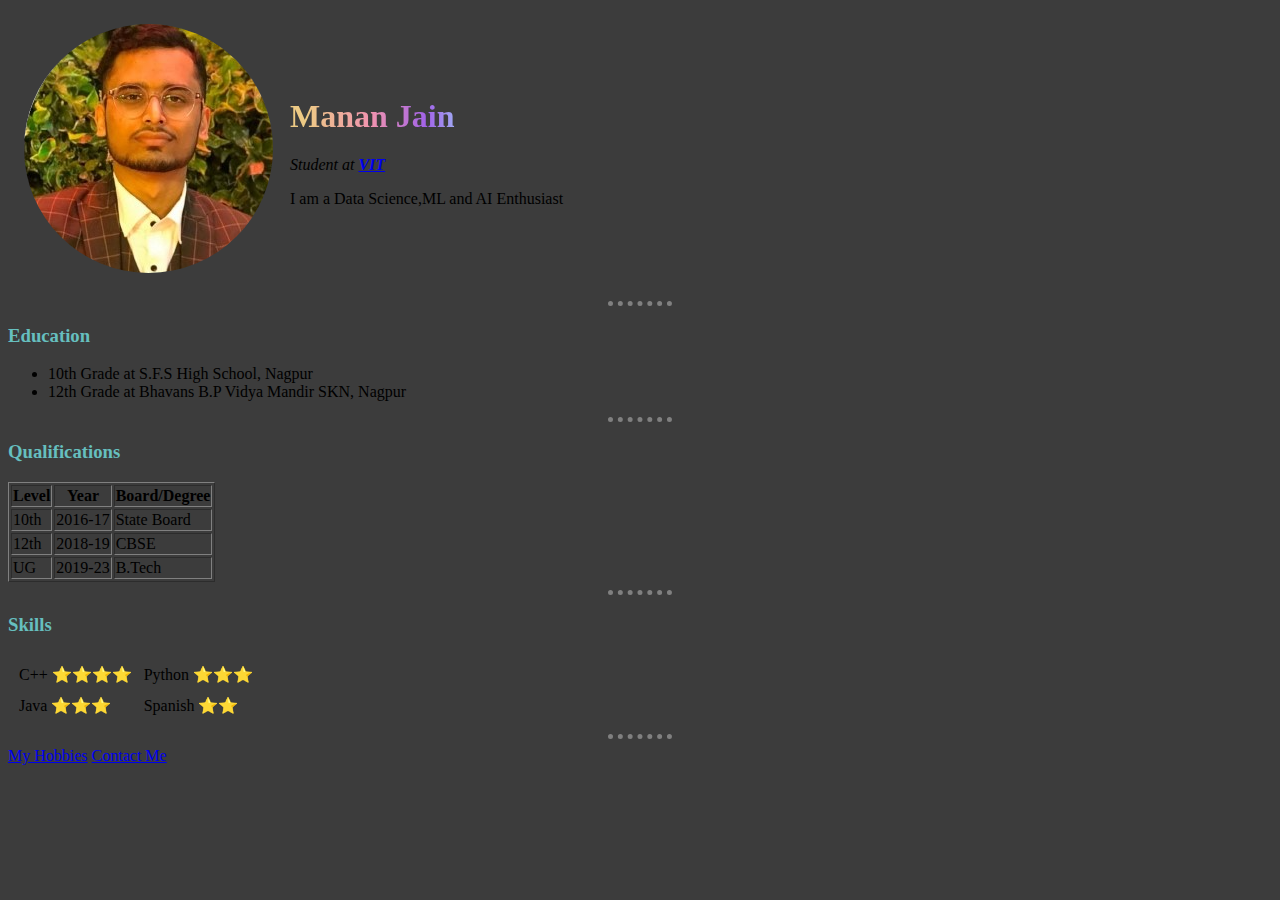
==== commit 205a3c53: "sampleCV" ====
--- a/index.html
+++ b/index.html
@@ -4,12 +4,31 @@
 <head>
   <meta charset="utf-8">
   <title>Manan's Personal Site</title>
+  <link rel="stylesheet" href="css/style.css">
 </head>
+
+<!--
+  <style>
+
+    body{
+      background-color: #EAF6F6;
+    }
+
+    hr{
+      border-style: none;
+      border-top-style: dotted;
+      border-color: grey;
+      border-width: 5px;
+      width: 5%;
+    }
+
+  </style>
+!-->
 
 <body>
   <table cellspacing="15">
     <tr>
-      <td><img src="Manan1.jpg" alt="Manan's Profile Picture"></td>
+      <td><img src="images/Manan2.png" alt="Manan's Profile Picture"></td>
       <td><h1>Manan Jain</h1>
       <p>
         <em>Student at
--- a/css/style.css
+++ b/css/style.css
@@ -0,0 +1,22 @@
+
+body{
+  background-color: #3c3c3c;
+}
+
+hr{
+  border-style: none;
+  border-top-style: dotted;
+  border-color: grey;
+  border-width: 5px;
+  width: 5%;
+}
+
+h1{
+  background: linear-gradient(271deg,#a0e9ff 30%,#a162e8 50%,#f093b0 70%,#edca85 94%);
+-webkit-background-clip: text;
+-webkit-text-fill-color: transparent;
+}
+
+h3{
+  color: #66BFBF;
+}
